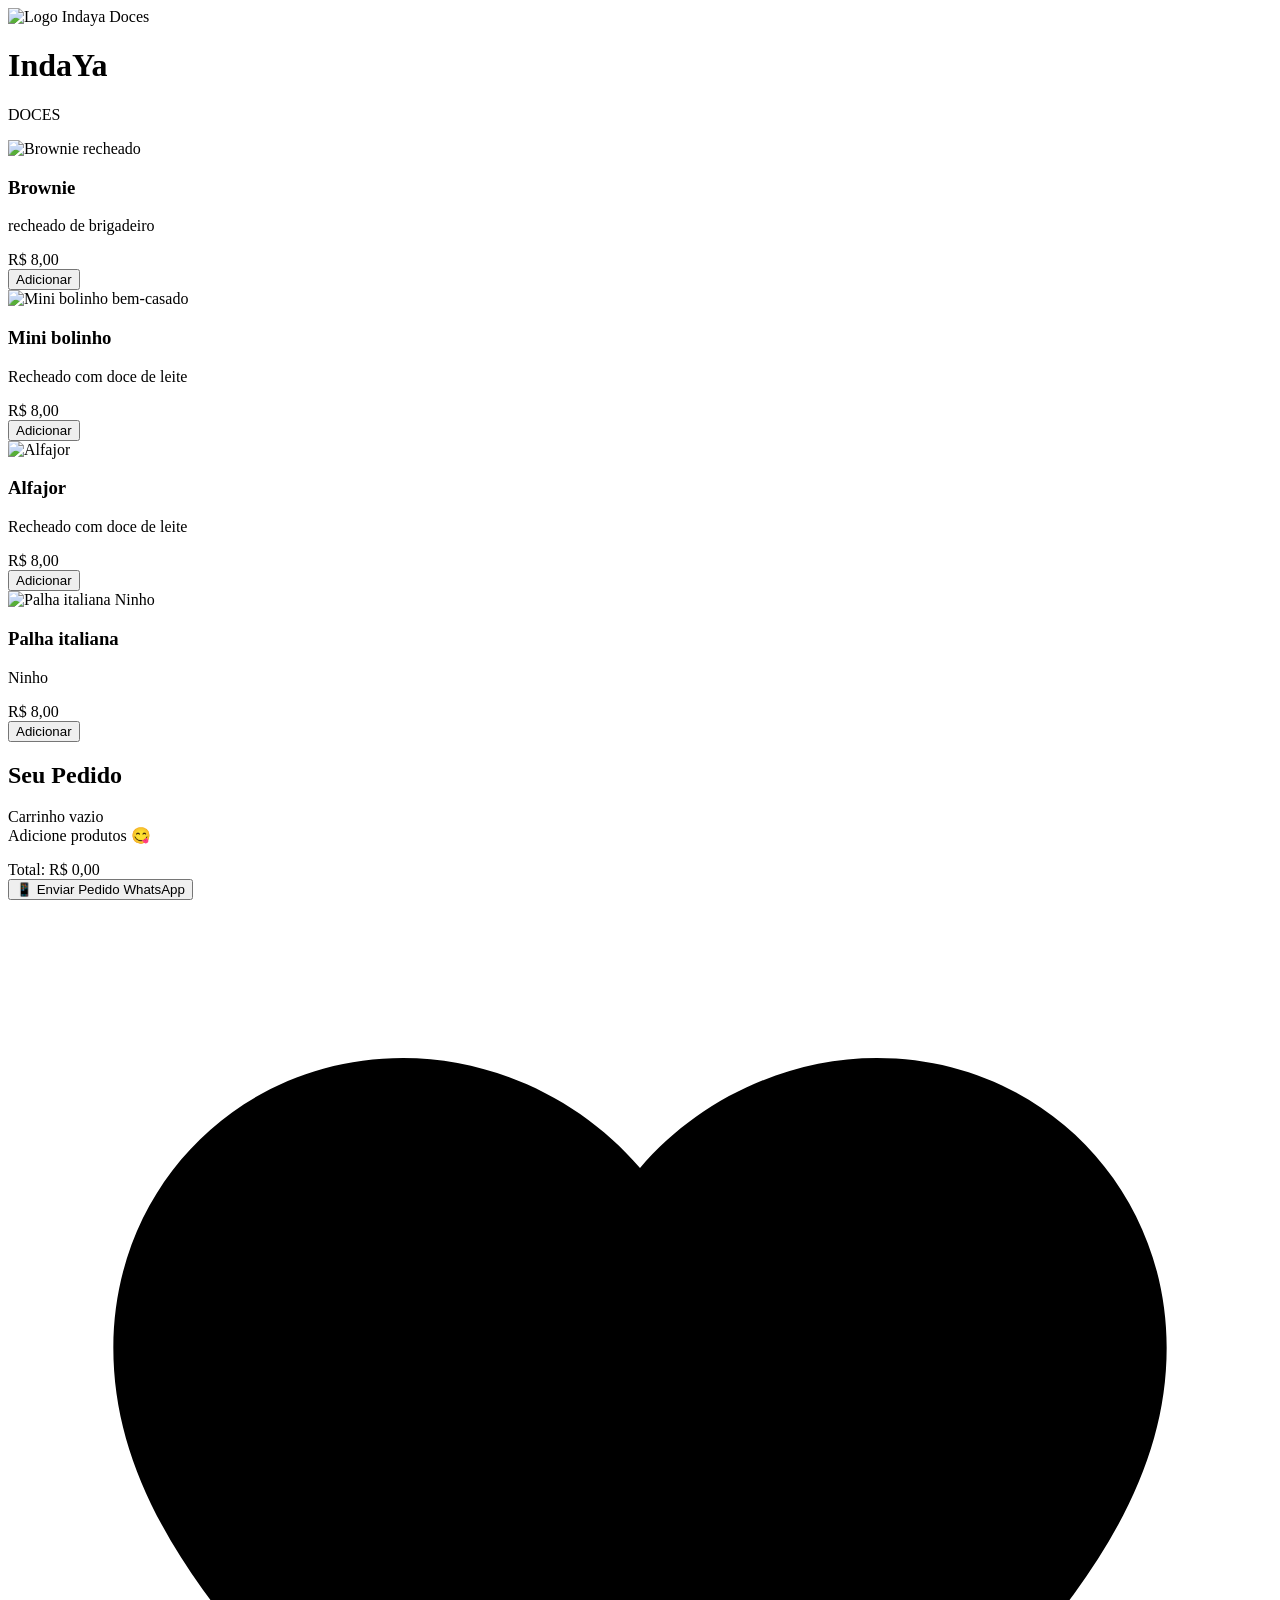
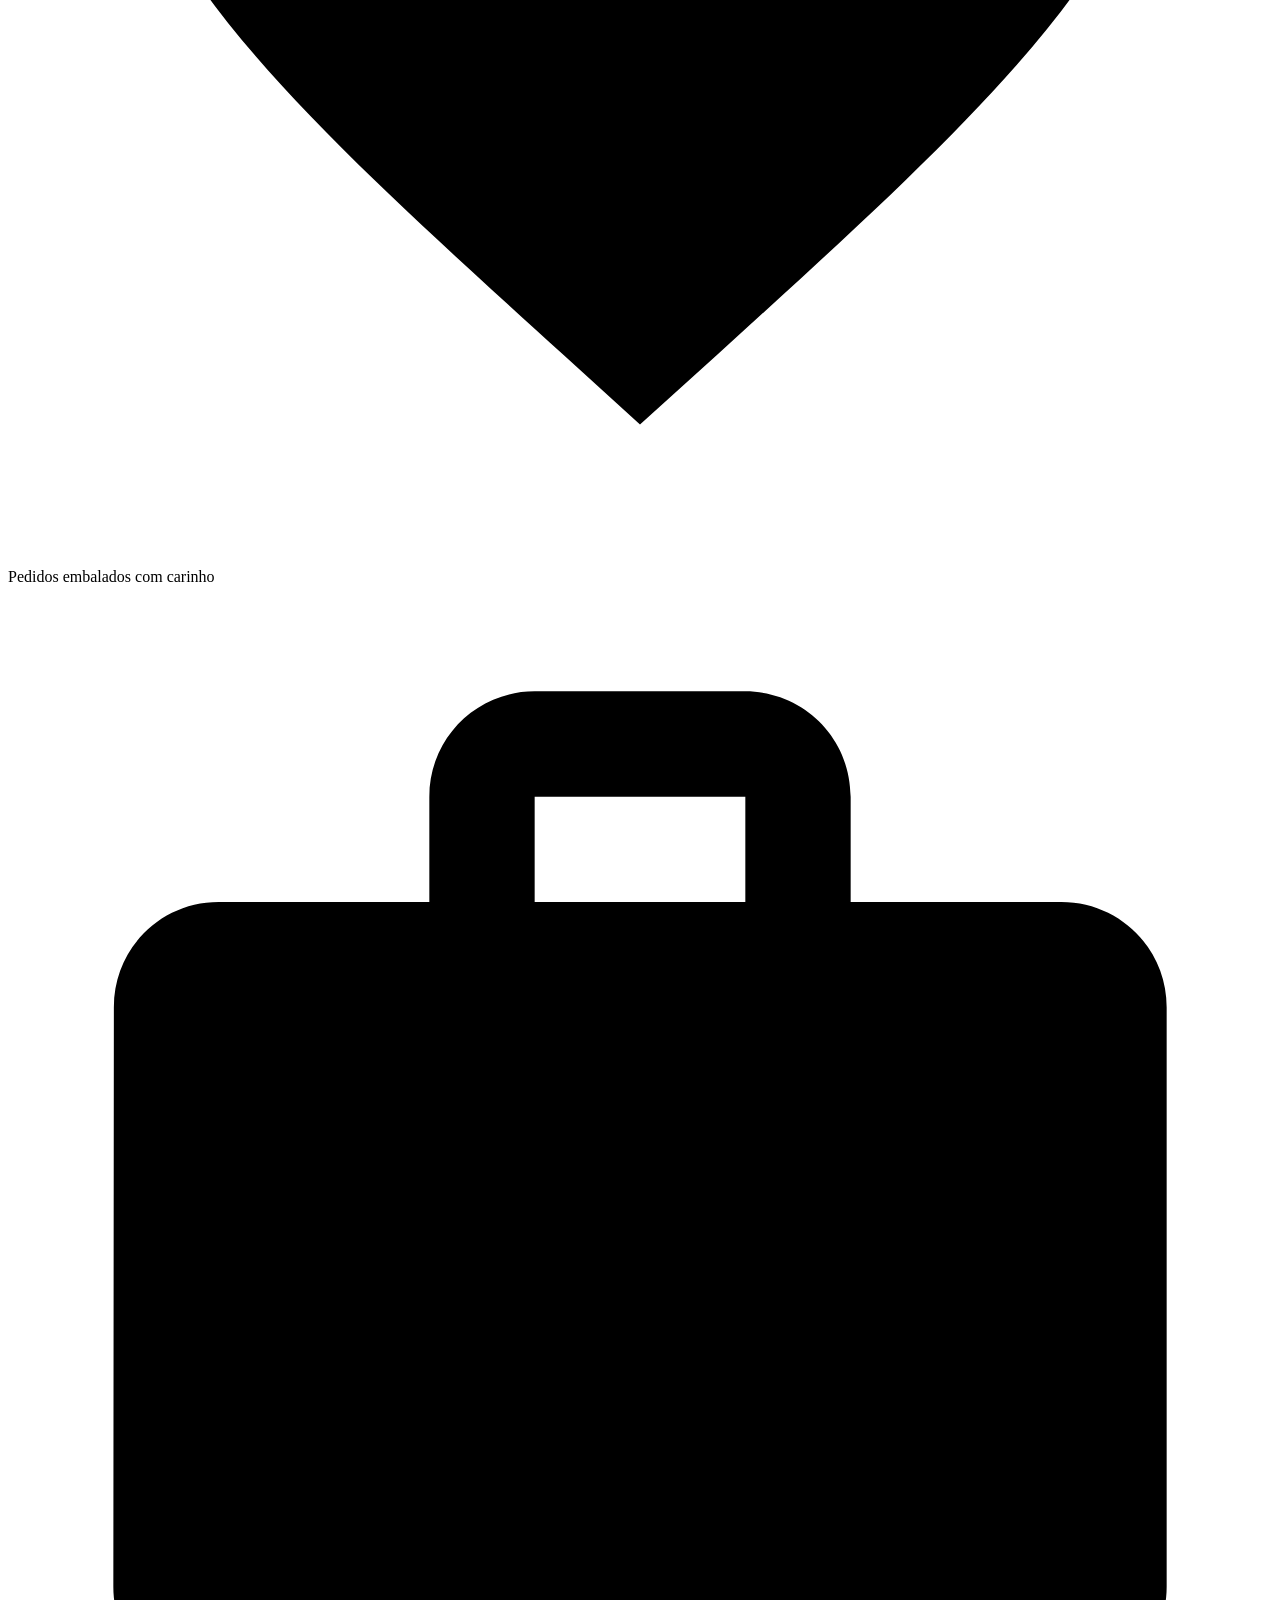
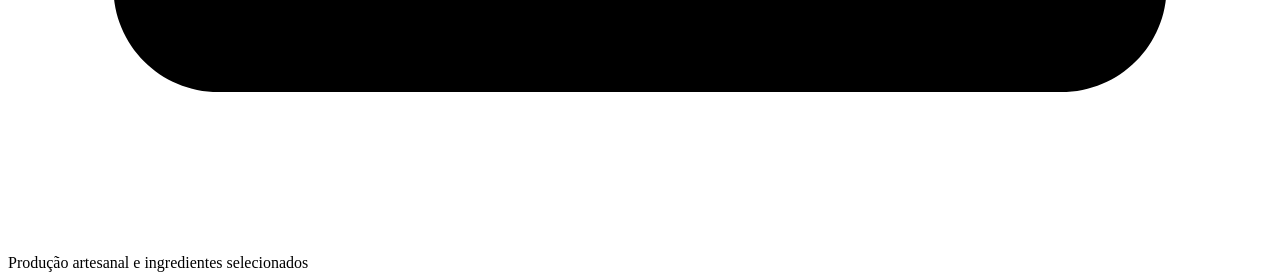
==== index.html @ 180ccc67 "Rename indaya.html to index.html" ====
<!DOCTYPE html>
<html lang="pt-BR">
<head>
  <meta charset="UTF-8">
  <meta name="viewport" content="width=device-width, initial-scale=1.0">
  <title>Indaya Doces - Artesanais com Carinho</title>
  <link rel="stylesheet" href="style.css">
</head>
<body>
  <div class="container">
    <div class="logo">
      <!-- LOGO NOVA -->
      <img src="C:\Users\rochas2\Documents\projeto portifolio\imagem\logo.jpg" alt="Logo Indaya Doces" class="logo-img">
      <h1>IndaYa</h1>
      <p>DOCES</p>
    </div>

    <div class="grid">
      <!-- PRODUTOS -->
      <div class="produtos">
        <div class="produto">
          <img src="C:\Users\rochas2\Documents\projeto portifolio\imagem\brownie.jpg" alt="Brownie recheado" class="produto-img">
          <h3>Brownie</h3>
          <p>recheado de brigadeiro</p>
          <div class="preco">R$ 8,00</div>
          <button class="btn-add" data-nome="Brownie recheado de brigadeiro" data-preco="8">Adicionar</button>
        </div>

        <div class="produto">
          <img src="C:\Users\rochas2\Documents\projeto portifolio\imagem\bemcasado.jpg" alt="Mini bolinho bem-casado" class="produto-img">
          <h3>Mini bolinho</h3>
          <p>Recheado com doce de leite</p>
          <div class="preco">R$ 8,00</div>
          <button class="btn-add" data-nome="Mini bolinho bem-casado" data-preco="8">Adicionar</button>
        </div>

        <div class="produto">
            <img src="C:\Users\rochas2\Documents\projeto portifolio\imagem\alfajor.jpg" alt="Alfajor" class="produto-img">
            <h3>Alfajor</h3>
            <p>Recheado com doce de leite</p>
            <div class="preco">R$ 8,00</div>
            <button class="btn-add" data-nome="Alfajor" data-preco="8">Adicionar</button>
          </div>
  

        <div class="produto">
          <img src="C:\Users\rochas2\Documents\projeto portifolio\imagem\palha.jpg" alt="Palha italiana Ninho" class="produto-img">
          <h3>Palha italiana</h3>
          <p>Ninho</p>
          <div class="preco">R$ 8,00</div>
          <button class="btn-add" data-nome="Palha italiana Ninho" data-preco="8">Adicionar</button>
        </div>
      </div>


      <!-- CARRINHO -->
      <div class="carrinho">
        <h2>Seu Pedido</h2>
        <div id="lista-carrinho">
          <p class="vazio">Carrinho vazio<br>Adicione produtos 😋</p>
        </div>
        <div class="total">Total: R$ <span id="total">0,00</span></div>
        <button class="btn-whatsapp" id="btn-whatsapp">
          📱 Enviar Pedido WhatsApp
        </button>
      </div>
    </div>

    <div class="diferenciais">
      <div class="diferencial">
        <svg viewBox="0 0 24 24"><path d="M12 21.35l-1.45-1.32C5.4 15.36 2 12.28 2 8.5 2 5.42 4.42 3 7.5 3c1.74 0 3.41.81 4.5 2.09C13.09 3.81 14.76 3 16.5 3 19.58 3 22 5.42 22 8.5c0 3.78-3.4 6.86-8.55 11.54L12 21.35z"/></svg>
        <span>Pedidos embalados com carinho</span>
      </div>
      <div class="diferencial">
        <svg viewBox="0 0 24 24"><path d="M20 6h-4V4c0-1.11-.89-2-2-2h-4c-1.11 0-2 .89-2 2v2H4c-1.11 0-1.99.89-1.99 2L2 19c0 1.11.89 2 2 2h16c1.11 0 2-.89 2-2V8c0-1.11-.89-2-2-2zm-6 0h-4V4h4v2z"/></svg>
        <span>Produção artesanal e ingredientes selecionados</span>
      </div>
    </div>
  </div>

  <script src="script.js"></script>
</body>
</html>
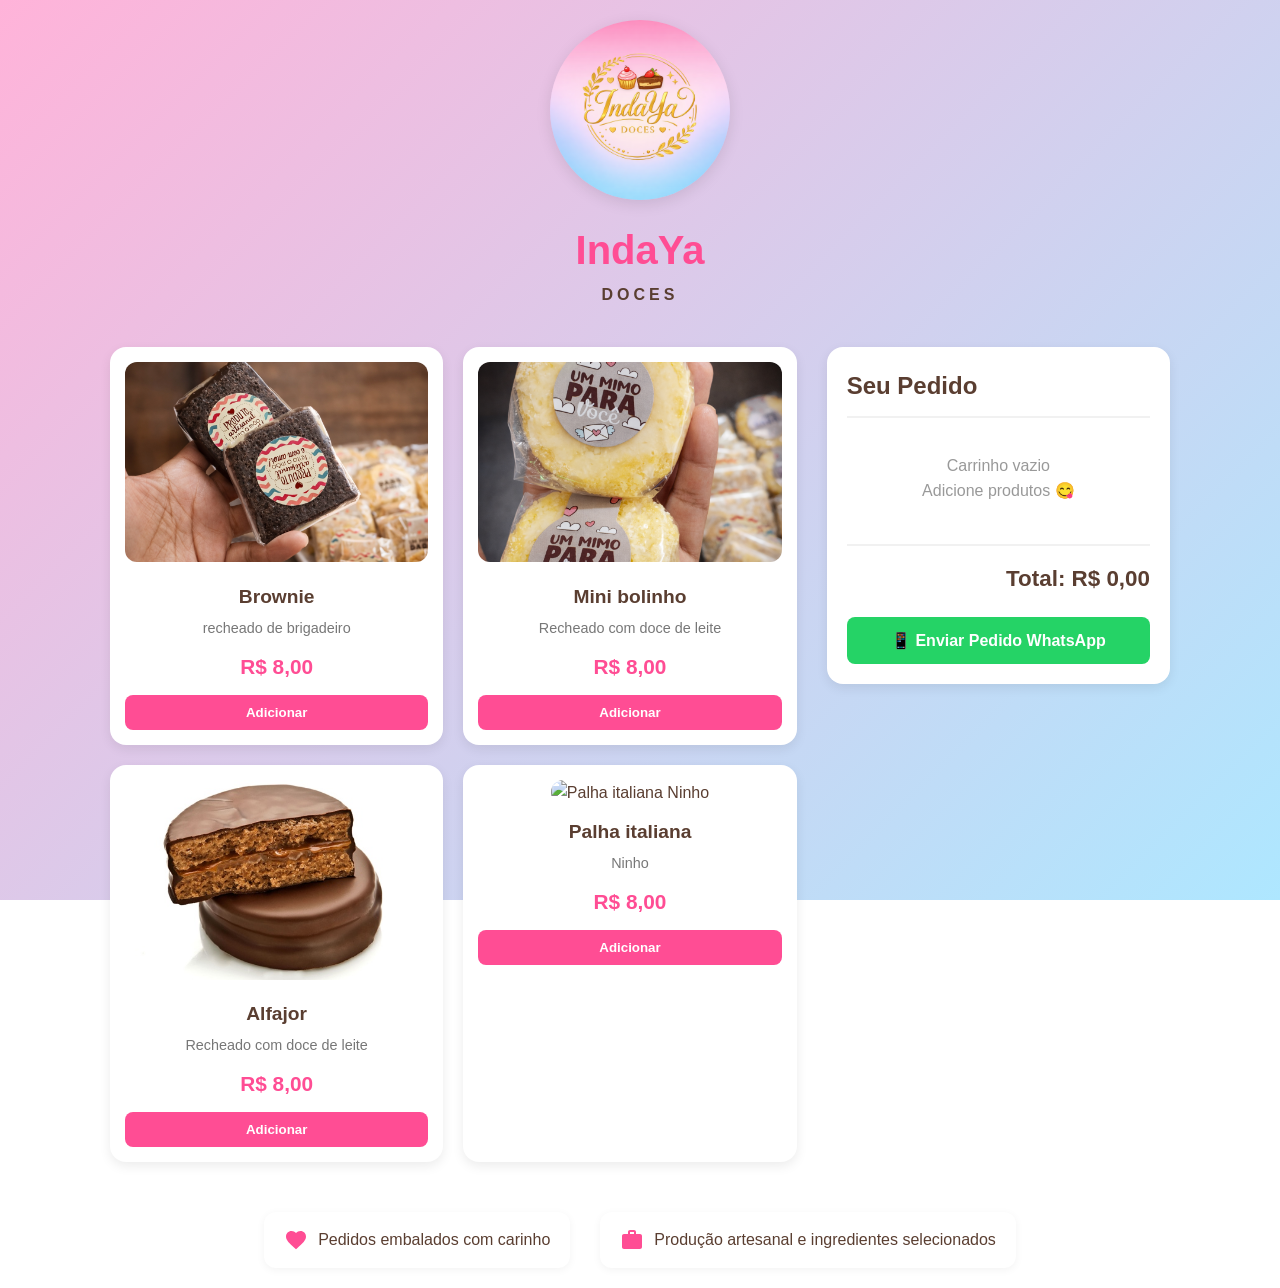
==== commit 07829ca9: "Change image paths to relative URLs Updated image paths to relative URLs for better portability." ====
--- a/index.html
+++ b/index.html
@@ -10,7 +10,7 @@
   <div class="container">
     <div class="logo">
       <!-- LOGO NOVA -->
-      <img src="C:\Users\rochas2\Documents\projeto portifolio\imagem\logo.jpg" alt="Logo Indaya Doces" class="logo-img">
+      <img src="logo.jpg" alt="Logo Indaya Doces" class="logo-img">
       <h1>IndaYa</h1>
       <p>DOCES</p>
     </div>
@@ -19,7 +19,7 @@
       <!-- PRODUTOS -->
       <div class="produtos">
         <div class="produto">
-          <img src="C:\Users\rochas2\Documents\projeto portifolio\imagem\brownie.jpg" alt="Brownie recheado" class="produto-img">
+          <img src="brownie.jpg" alt="Brownie recheado" class="produto-img">
           <h3>Brownie</h3>
           <p>recheado de brigadeiro</p>
           <div class="preco">R$ 8,00</div>
@@ -27,7 +27,7 @@
         </div>
 
         <div class="produto">
-          <img src="C:\Users\rochas2\Documents\projeto portifolio\imagem\bemcasado.jpg" alt="Mini bolinho bem-casado" class="produto-img">
+          <img src="bemcasado.jpg" alt="Mini bolinho bem-casado" class="produto-img">
           <h3>Mini bolinho</h3>
           <p>Recheado com doce de leite</p>
           <div class="preco">R$ 8,00</div>
@@ -35,7 +35,7 @@
         </div>
 
         <div class="produto">
-            <img src="C:\Users\rochas2\Documents\projeto portifolio\imagem\alfajor.jpg" alt="Alfajor" class="produto-img">
+            <img src="alfajor.jpg" alt="Alfajor" class="produto-img">
             <h3>Alfajor</h3>
             <p>Recheado com doce de leite</p>
             <div class="preco">R$ 8,00</div>
@@ -44,7 +44,7 @@
   
 
         <div class="produto">
-          <img src="C:\Users\rochas2\Documents\projeto portifolio\imagem\palha.jpg" alt="Palha italiana Ninho" class="produto-img">
+          <img src="imagem\palha.jpg" alt="Palha italiana Ninho" class="produto-img">
           <h3>Palha italiana</h3>
           <p>Ninho</p>
           <div class="preco">R$ 8,00</div>
--- a/style.css
+++ b/style.css
@@ -0,0 +1,224 @@
+/* === CORES DA MARCA INDAYA === */
+:root {
+    --rosa: #ffb3d9;
+    --rosa-forte: #ff4d94;
+    --azul-bebe:#aee7ff;
+    --dourado: #f7d28a;
+    --marrom: #5a3e31;
+    --fundo: #fff8f2;
+    --branco: #ffffff;
+    --cinza: #f1f1f1;
+    
+  }
+  
+  * {
+    margin: 0;
+    padding: 0;
+    box-sizing: border-box;
+  }
+  
+  body {
+    font-family: 'Segoe UI', Tahoma, Geneva, Verdana, sans-serif;
+    background-image: linear-gradient(135deg, var(--rosa) 0%, var(--azul-bebe) 100%) , url('logo-marca.png');
+    background-size:cover, 400px ;
+    background-blend-mode: lighten;
+    background-attachment: fixed;
+    min-height: 100vh;
+    color: var(--marrom);
+    line-height: 1.6;
+  }
+  
+  .container {
+    max-width: 1100px;
+    margin: 0 auto;
+    padding: 20px;
+  }
+  
+  /* === LOGO === */
+  .logo {
+    text-align: center;
+    margin-bottom: 40px;
+  }
+  
+  .logo-img {
+    width: 180px;
+    max-width: 80%;
+    height: auto;
+    border-radius: 50%; /* Deixa a logo redonda bonita */
+    box-shadow: 0 4px 15px rgba(0,0,0,0.1);
+  }
+  
+  .logo h1 {
+    font-size: 2.5rem;
+    color: var(--rosa-forte);
+    font-weight: 700;
+    margin-top: 10px;
+  }
+  
+  .logo p {
+    font-size: 1rem;
+    letter-spacing: 4px;
+    color: var(--marrom);
+    font-weight: 600;
+  }
+  
+  /* === GRID LOJA + CARRINHO === */
+  .grid {
+    display: grid;
+    grid-template-columns: 2fr 1fr;
+    gap: 30px;
+  }
+  
+  /* === CARDS DOS PRODUTOS === */
+  .produtos {
+    display: grid;
+    grid-template-columns: repeat(auto-fit, minmax(260px, 1fr));
+    gap: 20px;
+  }
+  
+  .produto {
+    background: var(--branco);
+    padding: 15px;
+    border-radius: 16px;
+    box-shadow: 0 4px 12px rgba(0,0,0,0.08);
+    text-align: center;
+    transition: transform 0.2s ease;
+  }
+  
+  .produto:hover {
+    transform: translateY(-5px);
+  }
+  
+  .produto-img {
+    width: 100%;
+    height: 200px;
+    object-fit: cover; /* Corta a foto sem esticar */
+    border-radius: 12px;
+    margin-bottom: 12px;
+  }
+  
+  .produto h3 {
+    font-size: 1.2rem;
+    margin-bottom: 4px;
+    color: var(--marrom);
+  }
+  
+  .produto p {
+    font-size: 0.9rem;
+    color: #777;
+    margin-bottom: 10px;
+  }
+  
+  .preco {
+    font-size: 1.3rem;
+    font-weight: bold;
+    color: var(--rosa-forte);
+    margin-bottom: 12px;
+  }
+  
+  .btn-add {
+    background: var(--rosa-forte);
+    color: var(--branco);
+    border: none;
+    padding: 10px 20px;
+    border-radius: 8px;
+    cursor: pointer;
+    font-weight: bold;
+    width: 100%;
+    transition: background 0.2s;
+  }
+  
+  .btn-add:hover {
+    background: #e04387;
+  }
+  
+  /* === CARRINHO === */
+  .carrinho {
+    background: var(--branco);
+    padding: 20px;
+    border-radius: 16px;
+    box-shadow: 0 4px 12px rgba(0,0,0,0.08);
+    height: fit-content;
+    position: sticky;
+    top: 20px;
+  }
+  
+  .carrinho h2 {
+    margin-bottom: 15px;
+    border-bottom: 2px solid var(--cinza);
+    padding-bottom: 10px;
+  }
+  
+  .vazio {
+    text-align: center;
+    color: #999;
+    padding: 20px 0;
+  }
+  
+  .total {
+    font-size: 1.4rem;
+    font-weight: bold;
+    margin: 20px 0;
+    text-align: right;
+    border-top: 2px solid var(--cinza);
+    padding-top: 15px;
+  }
+  
+  .btn-whatsapp {
+    background: #25D366;
+    color: white;
+    border: none;
+    padding: 14px;
+    width: 100%;
+    border-radius: 8px;
+    font-size: 1rem;
+    font-weight: bold;
+    cursor: pointer;
+    transition: background 0.2s;
+  }
+  
+  .btn-whatsapp:hover {
+    background: #1ebe5b;
+  }
+  
+  /* === DIFERENCIAIS === */
+  .diferenciais {
+    display: flex;
+    justify-content: center;
+    gap: 30px;
+    margin-top: 50px;
+    flex-wrap: wrap;
+  }
+  
+  .diferencial {
+    display: flex;
+    align-items: center;
+    gap: 10px;
+    background: var(--branco);
+    padding: 15px 20px;
+    border-radius: 12px;
+    box-shadow: 0 2px 8px rgba(0,0,0,0.05);
+  }
+  
+  .diferencial svg {
+    width: 24px;
+    height: 24px;
+    fill: var(--rosa-forte);
+  }
+  
+  /* === RESPONSIVO CELULAR === */
+  @media (max-width: 768px) {
+    .grid {
+      grid-template-columns: 1fr;
+    }
+  
+    .carrinho {
+      position: relative;
+      top: 0;
+      margin-top: 30px;
+    }
+  
+    .logo h1 {
+      font-size: 2rem;
+    }
+  }
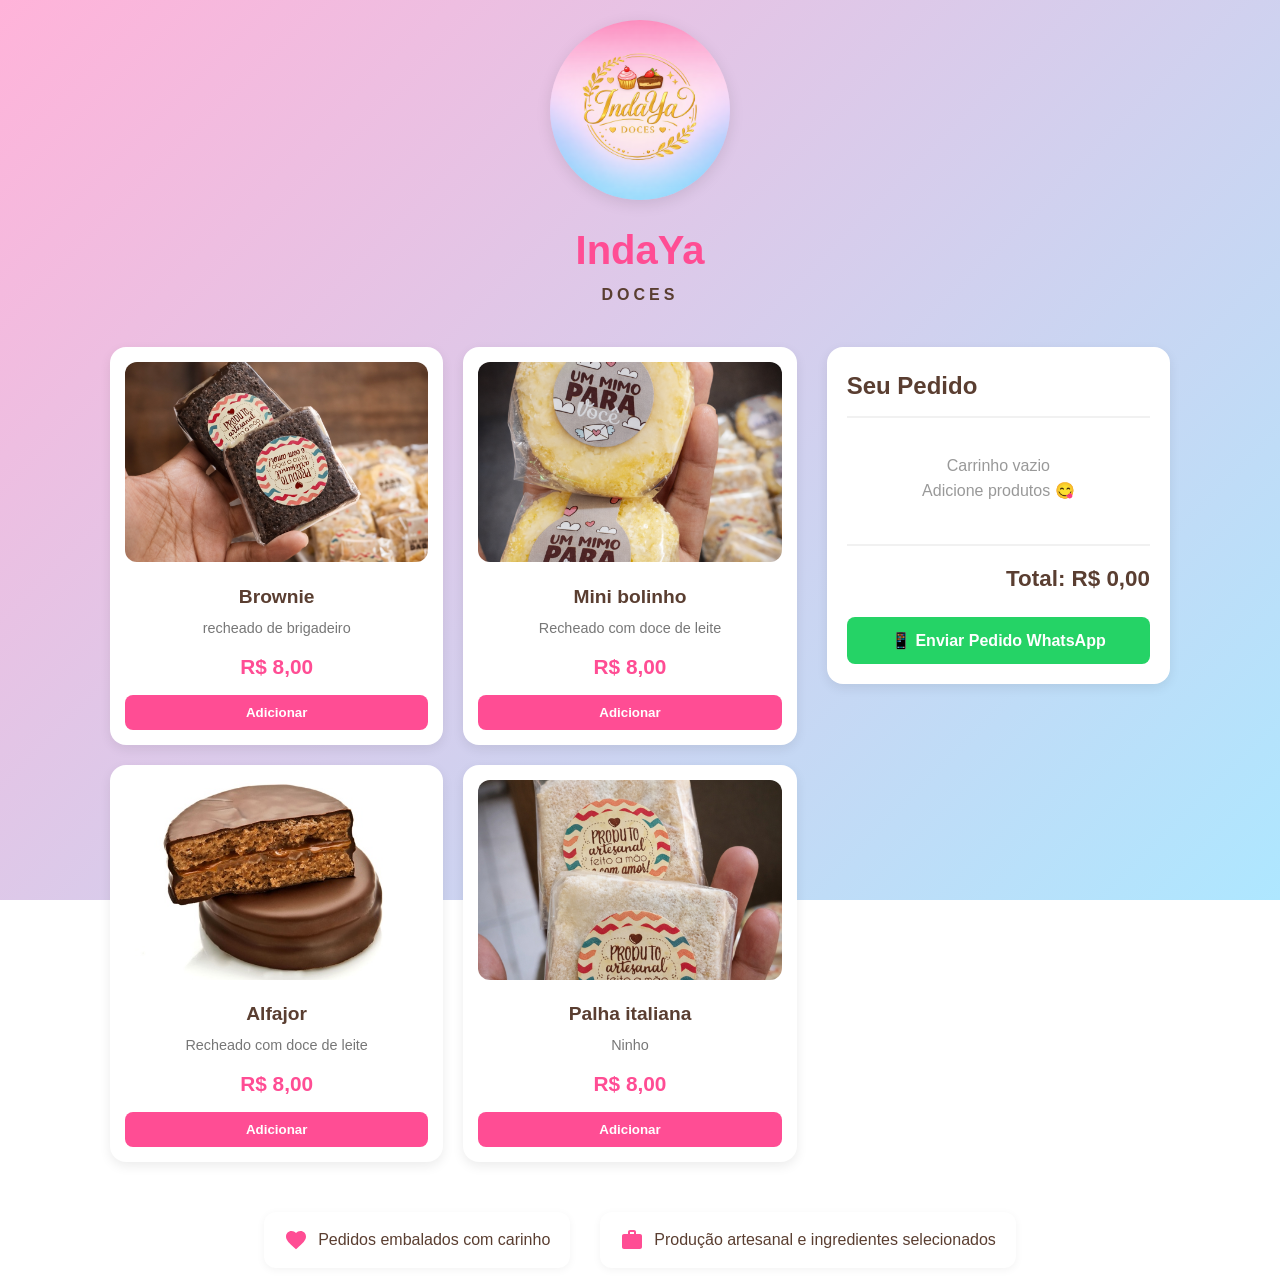
==== commit 4be575d2: "Fix HTML encoding issues in index.html" ====
--- a/index.html
+++ b/index.html
@@ -44,7 +44,7 @@
   
 
         <div class="produto">
-          <img src="imagem\palha.jpg" alt="Palha italiana Ninho" class="produto-img">
+          <img src="palha.jpg" alt="Palha italiana Ninho" class="produto-img">
           <h3>Palha italiana</h3>
           <p>Ninho</p>
           <div class="preco">R$ 8,00</div>
